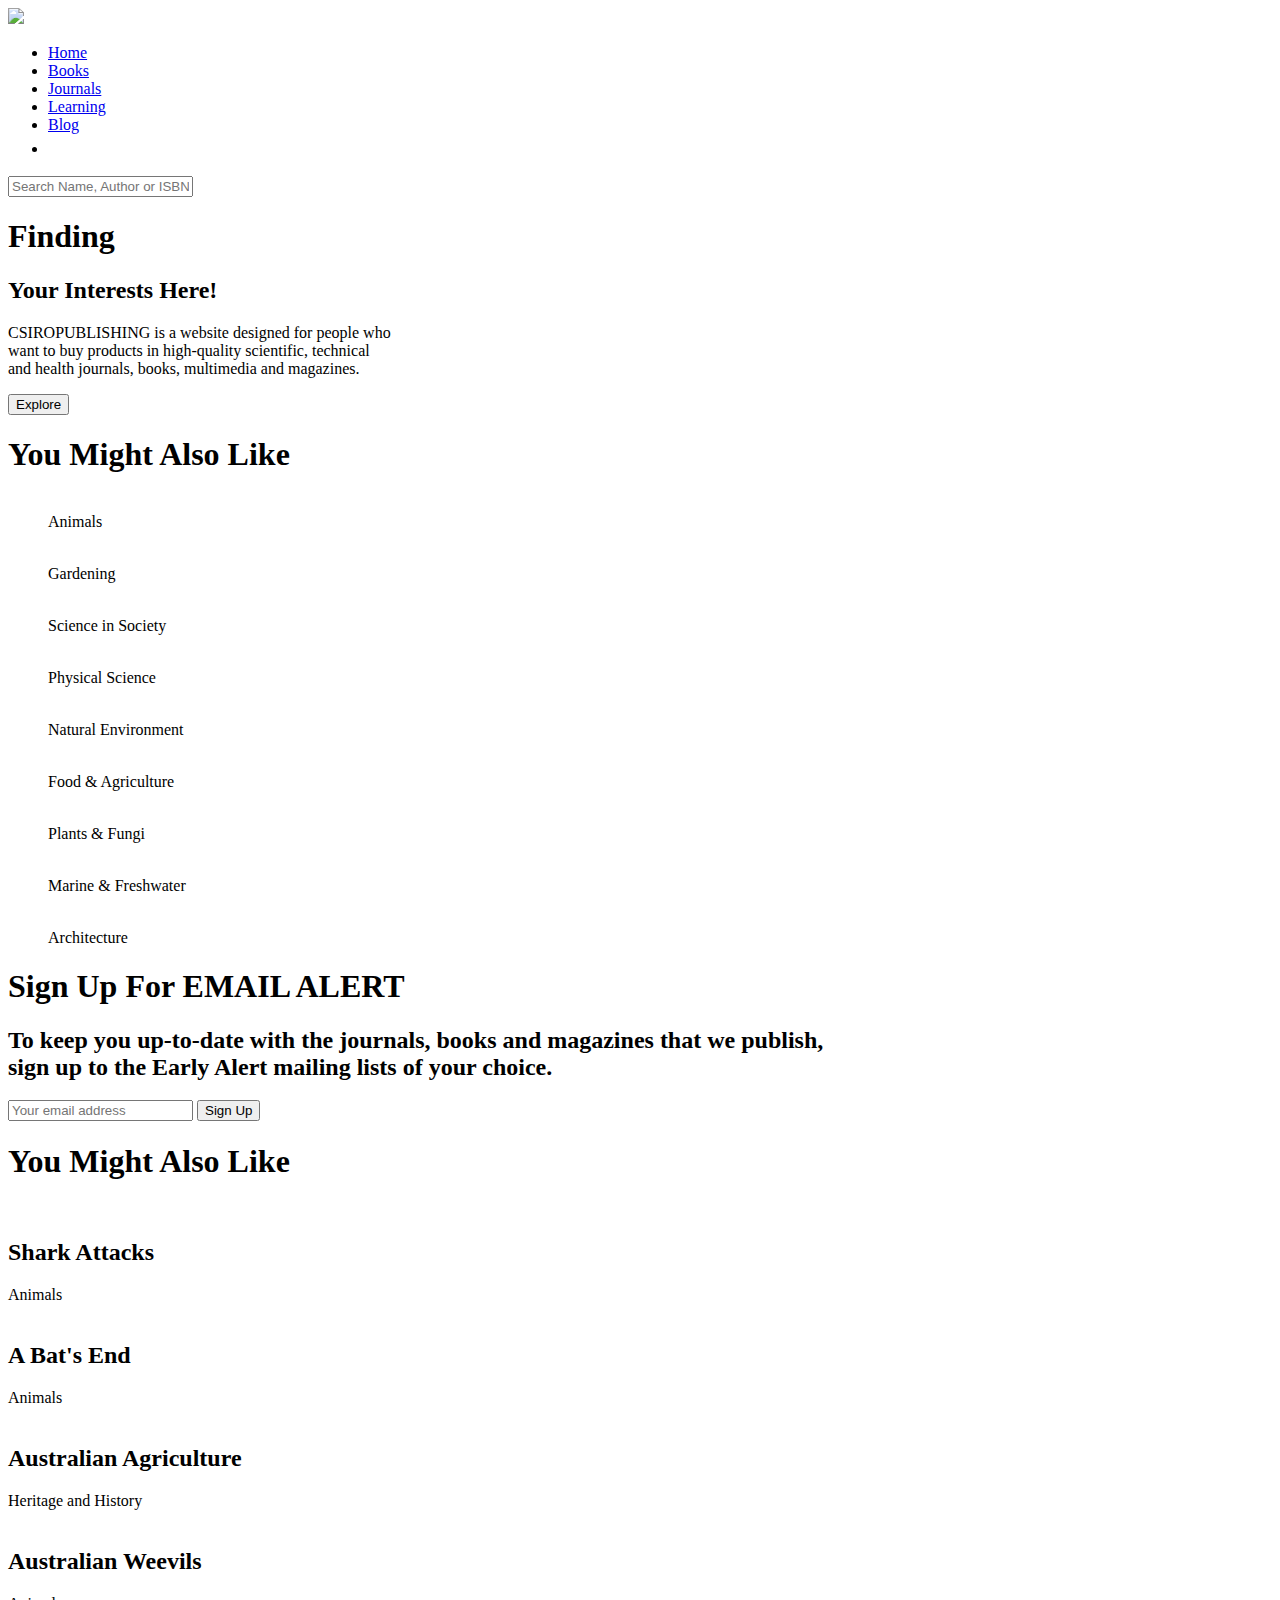
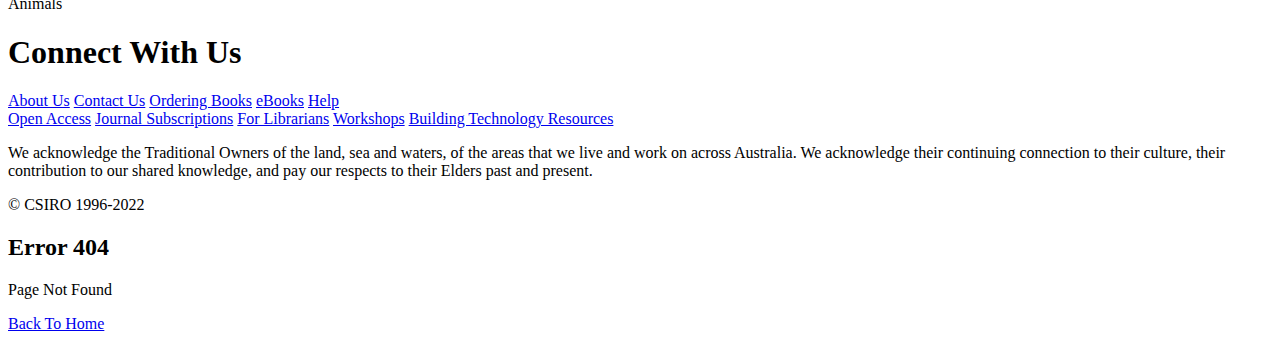
==== index.html @ 5c135e5d "9" ====
<!DOCTYPE html>
<html lang="en">
<head>
    <meta charset="UTF-8">
    <meta http-equiv="X-UA-Compatible" content="IE=edge">
    <meta name="viewport" content="width=device-width, initial-scale=1.0">
    <title>A3 Implementation</title>
    
    <link rel="stylesheet" href="style.css">
    <script src="https://kit.fontawesome.com/1aff2e5f5d.js" crossorigin="anonymous"></script>
    
    
</head>

<body>
    <!--Header & Navbar-->
    <section id="header">
        <a href="index.html"><img src="Img/csiro logo.png" class="logo" id="L"calt=""></a>

        <div>
            <ul id="navbar">
                <li><a class="highlight" href="index.html">Home</a></li>
                <li><a href="Books.html">Books</a></li>
                <li><a href="#popupsos">Journals</a></li>
                <li><a href="#popupsos">Learning</a></li>
                <li><a href="#popupsos">Blog</a></li>
                <li><a id="sidebar-bag" href="cart.html"><i class="fa-solid fa-bag-shopping" style="font-size: 22px;"></i></a></li>
                <a href="#" id="close"><i class="fa-solid fa-xmark"></i></a>
            </ul>
        </div>
            <div class="search-box">
                <input class="search-txt" type="text" placeholder="Search Name, Author or ISBN...">
                <a id="searchbtn" class="search-btn" href="#"><i class="fa-solid fa-magnifying-glass"></i>
                </a>
            </div>
        <div id="mobile">
            <a href="cart.html"><i class="fa-solid fa-bag-shopping"></i></a>
            <i id="bar" class="fa-solid fa-align-right"></i>
        </div>
    </section>

    <!--Hero-->
    <section class="hero">
            <h1>Finding</h1>
            <h2>Your <span>Interests </span> Here!</h2>
            <p>CSIROPUBLISHING is a website designed for people who <br>
                want to buy products in high-quality scientific, technical <br>
                and health journals, books, multimedia and magazines.</p>
            <div onclick="window.location.href='books.html';">
                <button class="btn" type="button">Explore</button>
            </div>
    </section>
    
    <!--Category Grid-->
    <div class="title-cate">
        <h1>You Might Also Like</h1>
    </div>
    <section class="category-1">
        <figure>
            <a href="#"><img src="./Img/Category/Homepage1_animals.jpg" alt="" srcset=""></a>
            <figcaption>Animals</figcaption>
        </figure>
        <figure>
            <a href="#"><img src="./Img/Category/Homepage1_plantssss.jpg" alt="" srcset=""></a>
            <figcaption>Gardening</figcaption>
        </figure>
        <figure>
            <a href="#"><img src="./Img/Category/Homepage1_SCIENCE IN SOCIETY.jpg" alt="" srcset=""></a>
            <figcaption>Science in Society</figcaption>
        </figure>
    </section>

    <section class="category-2">
        <figure>
            <a href="#"><img src="./Img/Category/Homepage1_physical science.png" alt="" srcset=""></a>
            <figcaption>Physical Science</figcaption>
        </figure>
        <figure>
            <a href="#"><img src= "./Img/Category/Homepage1_Natural environment.jpg" alt="" srcset=""></a>
            <figcaption>Natural Environment</figcaption>
        </figure>
        <figure>
            <a href="#"><img src="./Img/Category/Homepage1_food agriculture.png" alt="" srcset=""></a>
            <figcaption>Food & Agriculture</figcaption>
        </figure>
    </section>

    <section class="category-3">
        <figure>
            <a href="#"><img src="./Img/Category/Homepage1_plants.jpg" alt="" srcset=""></a>
            <figcaption>Plants & Fungi</figcaption>
        </figure>
        <figure>
            <a href="#"><img src="./Img/Category/Homepage1_MARINE & FRESHWATER.jpg" alt="" srcset=""></a>
            <figcaption>Marine & Freshwater</figcaption>
        </figure>
        <figure>
            <a href="#"><img src="./Img/Category/Homepage1_architecture.jpg" alt="" srcset=""></a>
            <figcaption>Architecture</figcaption>
        </figure>
    </section>

    <!--EMAIL ALERT-->
    <section id="EMAIL-ALERT">
        <div class="EMAIL-ALERT-text">
            <h1>Sign Up For EMAIL ALERT</h1>
            <h2>To keep you up-to-date with the journals, books and magazines that we publish,
                <br>sign up to the Early Alert mailing lists of your choice.</br>
            </h2>
        </div>
        <div class="form">
            <input type="text" placeholder="Your email address">
            <button class="normal">Sign Up</button>
        </div>
    </section>

    <!--You Might Also Like-->
    <section id="Like">
        <h1>You Might Also Like</h1>
        <div class="pro-container">
            <div class="pro" onclick="window.location.href='subooks_shark.html';">
                <img src="./Img/books_like section/shark.jpg" alt="">
                <div class="des">
                    <h2>Shark Attacks</h2>
                    <span>Animals</span>
                </div>
            </div>
            <div class="pro">
                <img src="./img/books_like section/bat.jpg" alt="">
                <div class="des">
                    <h2>A Bat's End</h2>
                    <span>Animals</span>
                </div>
            </div>
            <div class="pro">
                <img src="./img/books_like section/Australian Agriculture.jpg" alt="">
                <div class="des">
                    <h2>Australian Agriculture</h2>
                    <span>Heritage and History</span>
                </div>
            </div>
            <div class="pro">
                <img src="img/books_like section/Australian Weevils.jpg" alt="">
                <div class="des">
                    <h2>Australian Weevils</h2>
                    <span>Animals</span>
                </div>
            </div>
        </div>
    </section>
    
    <!--Footer-->
    <footer>
        <div class="col">
            <h1>Connect With Us</h1>
            <div class="icon">
                <i class="fa-brands fa-facebook-square" style="font-size:30px"></i>
                <i class="fa-brands fa-twitter" style="font-size:30px"></i>
                <i class="fa-brands fa-instagram" style="font-size:30px"></i>
                <i class="fa-brands fa-linkedin" style="font-size:30px"></i>
            </div>
        </div>

        <div class="col">
            <a href="#">About Us</a>
            <a href="#">Contact Us</a>
            <a href="#">Ordering Books</a>
            <a href="#">eBooks</a>
            <a href="#">Help</a>
        </div>

        <div class="col">
            <a href="#">Open Access</a>
            <a href="#">Journal Subscriptions</a>
            <a href="#">For Librarians</a>
            <a href="#">Workshops</a>
            <a href="#">Building Technology Resources</a>
        </div>

        <div class="copyright">
            <p>We acknowledge the Traditional Owners of the land, sea and waters, of the areas that we live and work on across Australia. We acknowledge their continuing connection to their culture, their contribution to our shared knowledge, and pay our respects to their Elders past and present.</p>
            <P>© CSIRO 1996-2022</P>
        </div>
    </footer>

    <!-- sospage-popup -->
    <div class="pop-overlay-sos" id="popupsos">
        <div class="popup-container-sos">
            <div class="pop-txt-sos">
                <h2>Error 404</h2>
                <p>Page Not Found</p> 
                <a href="index.html" class="btn" id="delete-btn">Back To Home</a>
            </div>
        </div>
    </div>

    <script src="script.js"></script>
</body>
</html>
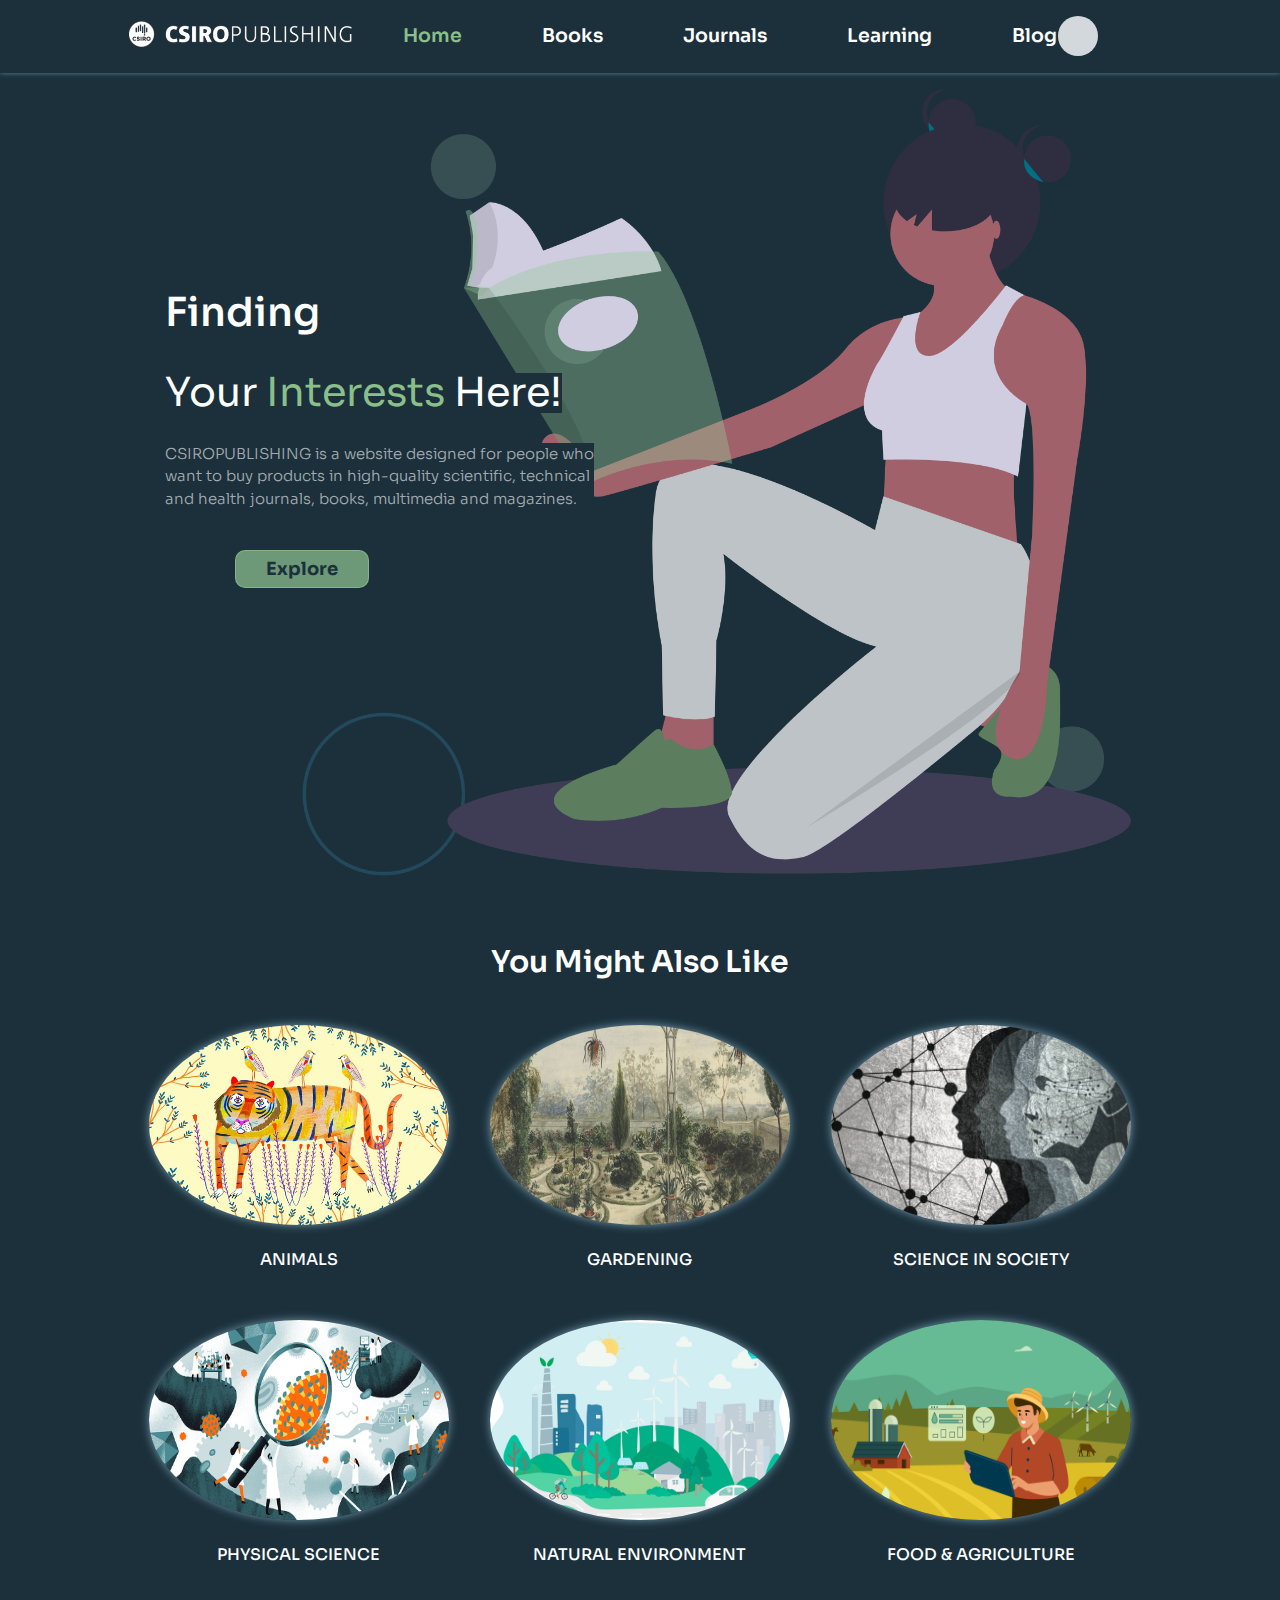
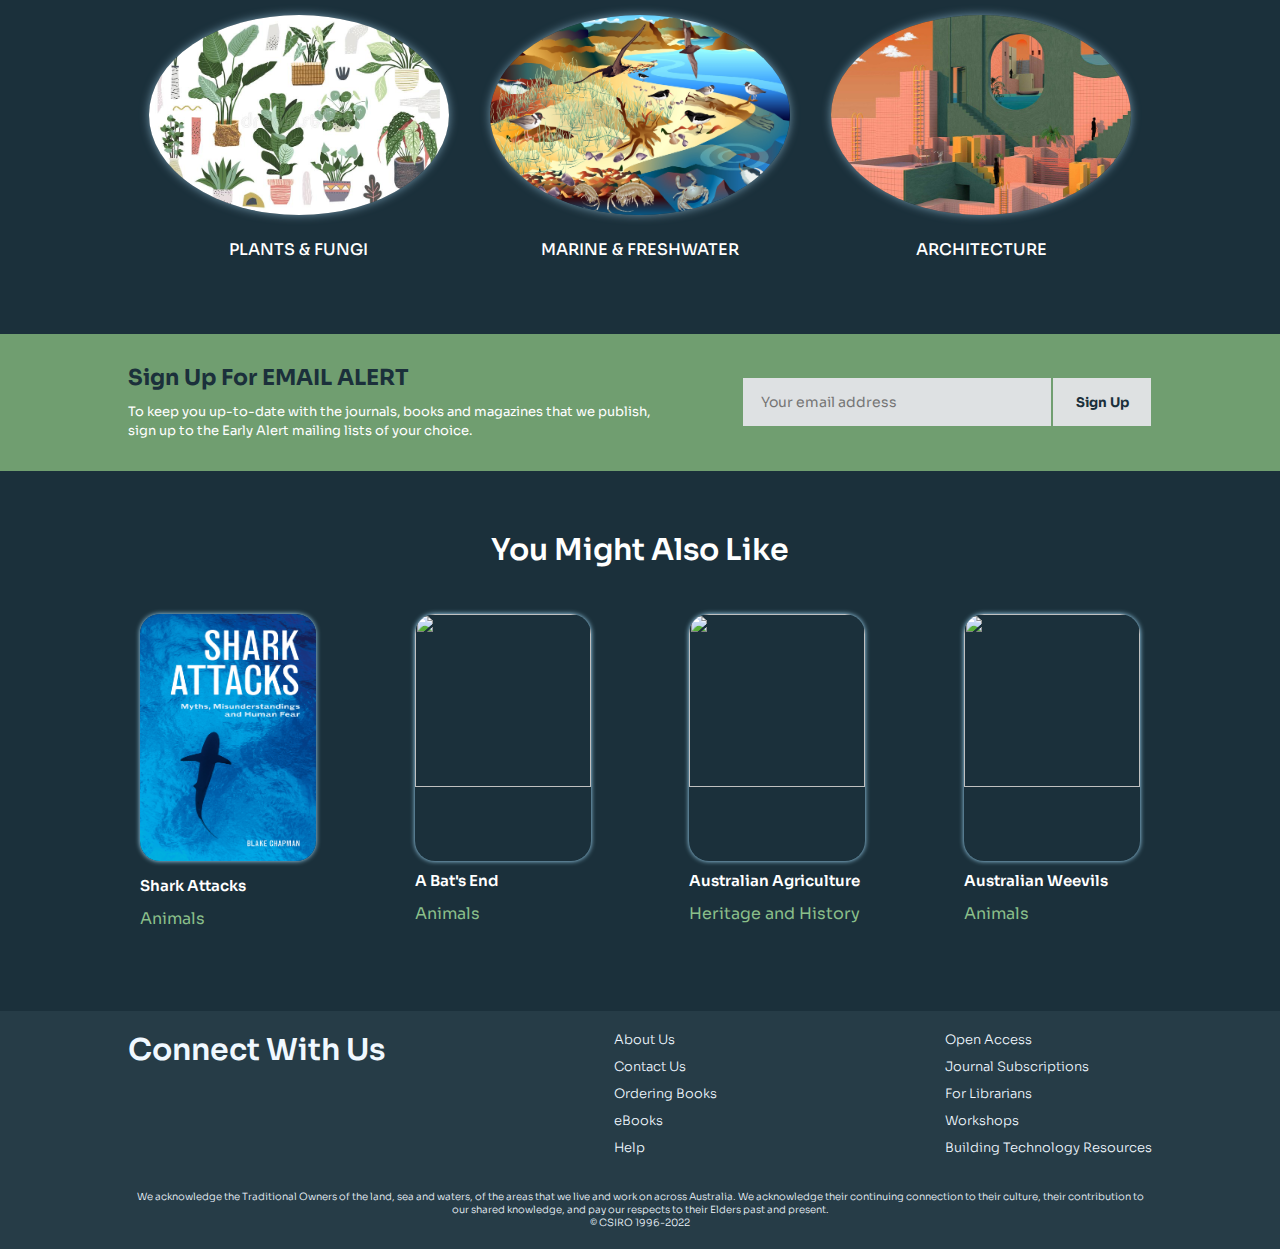
==== commit 7e4babd0: "10" ====
--- a/index.html
+++ b/index.html
@@ -6,7 +6,7 @@
     <meta name="viewport" content="width=device-width, initial-scale=1.0">
     <title>A3 Implementation</title>
     
-    <link rel="stylesheet" href="style.css">
+    <link rel="stylesheet" href="./A3/style.css">
     <script src="https://kit.fontawesome.com/1aff2e5f5d.js" crossorigin="anonymous"></script>
     
     
@@ -15,16 +15,16 @@
 <body>
     <!--Header & Navbar-->
     <section id="header">
-        <a href="index.html"><img src="Img/csiro logo.png" class="logo" id="L"calt=""></a>
+        <a href="index.html"><img src="./A3/Img/csiro logo.png" class="logo" id="L"calt=""></a>
 
         <div>
             <ul id="navbar">
                 <li><a class="highlight" href="index.html">Home</a></li>
-                <li><a href="Books.html">Books</a></li>
+                <li><a href="./A3/books.html">Books</a></li>
                 <li><a href="#popupsos">Journals</a></li>
                 <li><a href="#popupsos">Learning</a></li>
                 <li><a href="#popupsos">Blog</a></li>
-                <li><a id="sidebar-bag" href="cart.html"><i class="fa-solid fa-bag-shopping" style="font-size: 22px;"></i></a></li>
+                <li><a id="sidebar-bag" href="./A3/cart.html"><i class="fa-solid fa-bag-shopping" style="font-size: 22px;"></i></a></li>
                 <a href="#" id="close"><i class="fa-solid fa-xmark"></i></a>
             </ul>
         </div>
@@ -34,7 +34,7 @@
                 </a>
             </div>
         <div id="mobile">
-            <a href="cart.html"><i class="fa-solid fa-bag-shopping"></i></a>
+            <a href="./A3/cart.html"><i class="fa-solid fa-bag-shopping"></i></a>
             <i id="bar" class="fa-solid fa-align-right"></i>
         </div>
     </section>
@@ -46,7 +46,7 @@
             <p>CSIROPUBLISHING is a website designed for people who <br>
                 want to buy products in high-quality scientific, technical <br>
                 and health journals, books, multimedia and magazines.</p>
-            <div onclick="window.location.href='books.html';">
+            <div onclick="window.location.href='./A3/books.html';">
                 <button class="btn" type="button">Explore</button>
             </div>
     </section>
@@ -57,45 +57,45 @@
     </div>
     <section class="category-1">
         <figure>
-            <a href="#"><img src="./Img/Category/Homepage1_animals.jpg" alt="" srcset=""></a>
+            <a href="#"><img src="./A3/Img/Category/Homepage1_animals.jpg" alt="" srcset=""></a>
             <figcaption>Animals</figcaption>
         </figure>
         <figure>
-            <a href="#"><img src="./Img/Category/Homepage1_plantssss.jpg" alt="" srcset=""></a>
+            <a href="#"><img src="./A3/Img/Category/Homepage1_plantssss.jpg" alt="" srcset=""></a>
             <figcaption>Gardening</figcaption>
         </figure>
         <figure>
-            <a href="#"><img src="./Img/Category/Homepage1_SCIENCE IN SOCIETY.jpg" alt="" srcset=""></a>
+            <a href="#"><img src="./A3/Img/Category/Homepage1_SCIENCE IN SOCIETY.jpg" alt="" srcset=""></a>
             <figcaption>Science in Society</figcaption>
         </figure>
     </section>
 
     <section class="category-2">
         <figure>
-            <a href="#"><img src="./Img/Category/Homepage1_physical science.png" alt="" srcset=""></a>
+            <a href="#"><img src="./A3/Img/Category/Homepage1_physical science.png" alt="" srcset=""></a>
             <figcaption>Physical Science</figcaption>
         </figure>
         <figure>
-            <a href="#"><img src= "./Img/Category/Homepage1_Natural environment.jpg" alt="" srcset=""></a>
+            <a href="#"><img src= "./A3/Img/Category/Homepage1_Natural environment.jpg" alt="" srcset=""></a>
             <figcaption>Natural Environment</figcaption>
         </figure>
         <figure>
-            <a href="#"><img src="./Img/Category/Homepage1_food agriculture.png" alt="" srcset=""></a>
+            <a href="#"><img src="./A3/Img/Category/Homepage1_food agriculture.png" alt="" srcset=""></a>
             <figcaption>Food & Agriculture</figcaption>
         </figure>
     </section>
 
     <section class="category-3">
         <figure>
-            <a href="#"><img src="./Img/Category/Homepage1_plants.jpg" alt="" srcset=""></a>
+            <a href="#"><img src="./A3/Img/Category/Homepage1_plants.jpg" alt="" srcset=""></a>
             <figcaption>Plants & Fungi</figcaption>
         </figure>
         <figure>
-            <a href="#"><img src="./Img/Category/Homepage1_MARINE & FRESHWATER.jpg" alt="" srcset=""></a>
+            <a href="#"><img src="./A3/Img/Category/Homepage1_MARINE & FRESHWATER.jpg" alt="" srcset=""></a>
             <figcaption>Marine & Freshwater</figcaption>
         </figure>
         <figure>
-            <a href="#"><img src="./Img/Category/Homepage1_architecture.jpg" alt="" srcset=""></a>
+            <a href="#"><img src="./A3/Img/Category/Homepage1_architecture.jpg" alt="" srcset=""></a>
             <figcaption>Architecture</figcaption>
         </figure>
     </section>
@@ -118,29 +118,29 @@
     <section id="Like">
         <h1>You Might Also Like</h1>
         <div class="pro-container">
-            <div class="pro" onclick="window.location.href='subooks_shark.html';">
-                <img src="./Img/books_like section/shark.jpg" alt="">
+            <div class="pro" onclick="window.location.href='./A3/subooks_shark.html';">
+                <img src="./A3/Img/books_like section/shark.jpg" alt="">
                 <div class="des">
                     <h2>Shark Attacks</h2>
                     <span>Animals</span>
                 </div>
             </div>
             <div class="pro">
-                <img src="./img/books_like section/bat.jpg" alt="">
+                <img src="./A3/img/books_like section/bat.jpg" alt="">
                 <div class="des">
                     <h2>A Bat's End</h2>
                     <span>Animals</span>
                 </div>
             </div>
             <div class="pro">
-                <img src="./img/books_like section/Australian Agriculture.jpg" alt="">
+                <img src="./A3/img/books_like section/Australian Agriculture.jpg" alt="">
                 <div class="des">
                     <h2>Australian Agriculture</h2>
                     <span>Heritage and History</span>
                 </div>
             </div>
             <div class="pro">
-                <img src="img/books_like section/Australian Weevils.jpg" alt="">
+                <img src="./A3/img/books_like section/Australian Weevils.jpg" alt="">
                 <div class="des">
                     <h2>Australian Weevils</h2>
                     <span>Animals</span>
@@ -194,6 +194,6 @@
         </div>
     </div>
 
-    <script src="script.js"></script>
+    <script src="./A3/script.js"></script>
 </body>
 </html>--- a/A3/style.css
+++ b/A3/style.css
@@ -0,0 +1,2364 @@
+@import url('https://fonts.googleapis.com/css2?family=Sora:wght@300;400;600;700&display=swap');
+
+* {
+    margin: 0;
+    padding: 0;
+    box-sizing: border-box;
+    font-family: 'Sora', sans-serif;
+    background-color: #1b303b;
+}
+
+.padding-1 {
+    padding: 40px 80px;
+}
+
+.padding-2 {
+    margin: 40px 0;
+}
+
+h1 {
+    font-weight: 600;
+    font-size: 30px;
+    color: #ffffff;
+}
+
+.body {
+    width: 100%;
+}
+
+.btn {
+    width: auto;
+    padding: 7px 30px;
+    outline: none;
+    border: 1px solid #8abf8ebc;
+    border-radius: 10px;
+    cursor: pointer;
+    color: #1b303b;
+    font-weight: 700;
+    background-color: #8abf8ebc;
+    font-size: 18px;
+    transition: 0.3s ease;
+}
+
+.btn:hover {
+    background-color: #8abf8a;
+}
+
+/* Header */
+.logo {
+    width: 225px;
+    height: auto;
+}
+
+#header {
+    display: flex;
+    align-items: center;
+    padding: 20px 10%;
+    box-shadow: 0 0px 5px #a7e0ff7b;
+    z-index: 999;
+    position: sticky;
+    top: 0;
+    left: 0;
+
+}
+
+#navbar {
+    display: flex;
+    align-items: center;
+    justify-content: center;
+
+}
+
+/*navbar list style*/
+#navbar li {
+    list-style: none;
+    display: inline-block;
+    margin-left: 20px;
+    padding: 0 30px;
+}
+
+#navbar li a {
+    text-decoration: none;
+    font-size: 19px;
+    font-weight: 600;
+    color: #ffffff;
+    transition: 0.3s ease;
+}
+
+#shopping-bag {
+    color: #ffffff;
+    cursor: pointer;
+    font-size: 1.6rem;
+    transition: 0.3s ease;
+}
+
+#navbar li a:hover,
+#shopping-bag:hover,
+#navbar li a.highlight {
+    color: #8abf8a
+}
+
+
+#mobile {
+    display: none;
+    align-items: center;
+}
+
+#close {
+    display: none;
+}
+
+#mobile i {
+    color: #ffffff;
+    font-size: 24px;
+    padding-left: 20px;
+}
+
+/* search-section */
+.search-box * {
+    background-color: unset;
+}
+
+.search-box {
+    position: absolute;
+    transform: translate(-10%, 0%);
+    display: flex;
+    left: 83%;
+    background-color: #355f767e;
+    height: 40px;
+    border-radius: 40px;
+    padding: 9px;
+}
+
+.search-box:hover>.search-txt {
+    width: 240px;
+    padding: 0 6px;
+}
+
+.search-box:hover>.search-btn {
+    background-color: #ffffff66;
+}
+
+.search-txt {
+    border: none;
+    background-color: none;
+    outline: none;
+    float: left;
+    padding: 0;
+    color: #ffffff;
+    font-size: 13px;
+    transition: 0.4s;
+    line-height: 20px;
+    width: 0px;
+}
+
+.search-btn {
+    color: #1b303b;
+    background-color: #ffffffca;
+    border-radius: 50%;
+    display: flex;
+    justify-items: center;
+    align-items: center;
+    float: right;
+    width: 40px;
+    height: 40px;
+    font-size: 22px;
+    padding-left: 8px;
+    text-decoration: none;
+    margin: -9px;
+    font-style: none;
+}
+
+.active {
+    color: #8abf8a;
+}
+
+/* Home Page */
+
+.hero {
+    background-image: url(./Img/reading_gril.png);
+    height: 90vh;
+    width: 100%;
+    background-position: top 30% right 143px;
+    background-size: cover;
+    padding: 180px 165px;
+    margin-bottom: 60px;
+    align-items: flex-start;
+    align-items: left;
+    display: flex;
+    flex-direction: column;
+}
+
+.hero h1 {
+    font-size: 40px;
+    font-weight: 550;
+    color: #ffffff;
+    line-height: 3em;
+}
+
+.hero h2 {
+    font-size: 40px;
+    font-weight: 400;
+    color: #ffffff;
+    line-height: 1em;
+}
+
+span {
+    color: #8abf8a
+}
+
+.hero p {
+    font-size: 15px;
+    font-weight: 300;
+    color: #ffffff9d;
+    line-height: 1.5em;
+    margin: 30px 0;
+}
+
+
+
+/* homepage - category section */
+.title-cate h1 {
+    text-align: center;
+    font-weight: 600;
+    font-size: 30px;
+    color: #ffffff;
+    padding-bottom: 1.5rem;
+}
+
+/* category-1 */
+.category-1 {
+    color: #ffffff;
+    flex-direction: row;
+    display: flex;
+    padding: 20px 10%;
+
+}
+
+.category-1 figure {
+    margin: auto;
+    text-align: center;
+    text-transform: uppercase;
+    width: 300px;
+    line-height: 2.5em;
+    font-weight: 500;
+    transition: 0.3s ease;
+    cursor: pointer;
+}
+
+.category-1 figure img {
+    width: 300px;
+    height: 200px;
+    border-radius: 60%;
+    box-shadow: #7296aa 0 0 10px;
+    transition: 0.3s ease;
+}
+
+.category-1 figure img:hover {
+    box-shadow: #a7e0ff 0 0 15px;
+}
+
+.category-1 figure:hover {
+    color: #a3e1a3;
+    font-weight: 700;
+}
+
+/* category-2 */
+.category-2 {
+    color: #ffffff;
+    flex-direction: row;
+    display: flex;
+    padding: 20px 10%;
+}
+
+.category-2 figure {
+    margin: auto;
+    text-align: center;
+    text-transform: uppercase;
+    width: 300px;
+    line-height: 2.5em;
+    font-weight: 500;
+    transition: 0.3s ease;
+    cursor: pointer;
+}
+
+.category-2 figure img {
+    width: 300px;
+    height: 200px;
+    border-radius: 60%;
+    box-shadow: #7296aa 0 0 10px;
+    transition: 0.3s ease;
+}
+
+.category-2 figure img:hover {
+    box-shadow: #a7e0ff 0 0 15px;
+}
+
+.category-2 figure:hover {
+    color: #a3e1a3;
+    font-weight: 700;
+}
+
+/* category-3 */
+.category-3 {
+    color: #ffffff;
+    flex-direction: row;
+    display: flex;
+    padding: 20px 10%;
+    padding-bottom: 4rem;
+}
+
+.category-3 figure {
+    margin: auto;
+    text-align: center;
+    text-transform: uppercase;
+    width: 300px;
+    line-height: 2.5em;
+    font-weight: 500;
+    transition: 0.3s ease;
+    cursor: pointer;
+}
+
+.category-3 figure img {
+    width: 300px;
+    height: 200px;
+    border-radius: 60%;
+    box-shadow: #7296aa 0 0 10px;
+    transition: 0.3s ease;
+}
+
+.category-3 figure img:hover {
+    box-shadow: #a7e0ff 0 0 15px;
+}
+
+.category-3 figure:hover {
+    color: #a3e1a3;
+    font-weight: 700;
+}
+
+/* EMAIL-ALERT */
+#EMAIL-ALERT {
+    display: flex;
+    justify-content: space-between;
+    flex-wrap: wrap;
+    align-items: center;
+    padding: 30px 10%;
+    background-color: #709e70;
+}
+
+#EMAIL-ALERT h1 {
+    font-size: 22px;
+    font-weight: 700;
+    color: #1b303b;
+    background-color: #709e70;
+    padding-bottom: 0.5em;
+}
+
+#EMAIL-ALERT h2 {
+    font-size: 13px;
+    font-weight: 400;
+    color: #ffffff;
+    background-color: #709e70;
+    line-height: 1.5em;
+}
+
+#EMAIL-ALERT .form {
+    display: flex;
+    width: 40%;
+}
+
+#EMAIL-ALERT input {
+    height: 3.125rem;
+    padding: 0 1.25em;
+    font-size: 14px;
+    width: 100%;
+    background-color: rgba(255, 255, 255, 0.859);
+    border: 1px solid #709e70;
+    outline: none;
+    border-top-right-radius: 0;
+    border-bottom-right-radius: 0;
+}
+
+#EMAIL-ALERT button {
+    background-color: #ffffffda;
+    color: #1b303b;
+    border: 1px solid #709e70;
+    white-space: nowrap;
+    font-weight: 700;
+    width: 33%;
+    border-top-left-radius: 0;
+    border-bottom-left-radius: 0;
+    cursor: pointer;
+}
+
+/* You Might Also Like */
+#Like {
+    padding: 20px 10%;
+}
+#Like * {
+    background-color: unset;
+}
+
+#Like h1 {
+    padding-top: 2.5rem;
+    text-align: center;
+    font-weight: 600;
+    font-size: 30px;
+    color: #ffffff;
+}
+
+#Like .des h2 {
+    color: #ffffff;
+    font-weight: 600;
+    font-size: 15px;
+    margin-top: 10px;
+}
+
+#Like .des span {
+    font-weight: 400;
+    font-size: 16px;
+    line-height: 3rem;
+
+}
+
+/* define the gird of product */
+#Like .pro-container {
+    display: flex;
+    justify-content: space-between;
+    padding-top: 20px;
+    flex-wrap: wrap;
+}
+
+#Like .pro {
+    width: 10%;
+    min-width: 200px;
+    padding: 10px 12px;
+    cursor: pointer;
+    margin: 15px 0;
+    position: relative;
+}
+
+
+#Like .pro img {
+    width: 100%;
+    height: 70%;
+    border-radius: 20px;
+    box-shadow: 0 0 5px #a7e0ff;
+}
+
+#Like .pro img:hover {
+    box-shadow: 0 0 10px #a7e0ff;
+}
+
+
+
+/* footer section */
+footer {
+    display: flex;
+    flex-wrap: wrap;
+    justify-content: space-between;
+    padding: 20px 10%;
+    background-color: #263C47;
+}
+
+footer * {
+    background-color: unset;
+}
+
+footer .col {
+    display: flex;
+    flex-direction: column;
+    align-items: flex-start;
+    margin-bottom: 20px;
+}
+
+footer h1 {
+    font-size: 30px;
+    color: aliceblue;
+    font-weight: 600;
+}
+
+footer .col i {
+    color: aliceblue;
+    cursor: pointer;
+    margin-left: 30px;
+    margin-top: 20px;
+    transition: 0.3s ease;
+}
+
+footer .col i:hover {
+    color: #a3e1a3;
+}
+
+footer .col a {
+    font-size: 13px;
+    color: aliceblue;
+    font-weight: 300;
+    margin: 0 0 8px 0;
+    text-decoration: none;
+    margin-bottom: 10px;
+
+}
+
+footer .copyright {
+    font-size: 10px;
+    color: aliceblue;
+    font-weight: 300;
+    text-align: center;
+    margin-top: 4px;
+}
+
+
+
+
+
+
+
+/* Product List Page*/
+
+/* sidebar */
+
+#sidebar * {
+    background-color: unset;
+}
+#sidebar {
+    padding: 20px 0;
+    position: fixed;
+    left: 9.7rem;
+    width: 190px;
+    height: 50vh;
+}
+
+#sidebar .des h1 {
+    color: #ffffff;
+    font-size: 20px;
+    font-weight: 550;
+    line-height: 3rem;
+    padding: 0.5rem 0;
+}
+
+#sidebar .des ul {
+    padding: 0;
+    list-style: none;
+    text-align: left;
+    display: inline-block;
+
+}
+
+#sidebar .des ul li a {
+    padding: 4px 0;
+    color: rgb(241, 237, 237);
+    font-size: 16px;
+    position: relative;
+    text-decoration: none;
+    transition: 0.3s ease;
+    display: inline-block;
+}
+
+#sidebar .des ul li a:hover {
+    color: #709e70;
+}
+
+
+
+/* title */
+#title .text {
+    padding: 10px 350px;
+}
+
+#title p {
+    color: #BDC3C7;
+    font-size: 15px;
+    font-weight: 400;
+    padding: 1.3rem 0;
+    line-height: 0.5rem;
+}
+
+#title h1 {
+    color: #f3f3f3;
+    font-size: 25px;
+    font-weight: 600;
+}
+
+
+
+/* filter */
+
+#filter .container-filter {
+    position: fixed;
+    right: 9.7rem;
+    display: flex;
+    flex-direction: column;
+}
+
+#filter span {
+    color: #ffffff;
+    font-size: 20px;
+    font-weight: 500;
+}
+
+#filter .container-filter select {
+    padding: 15px 0px 14px 15px;
+    width: 160px;
+    cursor: pointer;
+    border: none;
+    outline: none;
+    color: #ffffff96;
+}
+
+/* mobile - sidebar */
+
+#menubar{
+    display: none;
+}
+
+
+
+/* product list section grid */
+#product {
+    padding: 0px 354px;
+}
+
+.product-container {
+    display: flex;
+    flex-direction: row;
+    flex-wrap: wrap;
+    justify-content: space-between;
+    padding-top: 10px;
+}
+
+#product .pro {
+    width: 23%;
+    min-width: 250px;
+    padding: 10px 12px;
+    border: solid #263C47;
+    background-color: #263C47;
+    box-shadow: 0 0 1px #649bb73f;
+    border-radius: 25px;
+    cursor: pointer;
+    position: relative;
+    margin: 15px 0;
+    transition: 0.2s ease;
+}
+
+#product .pro:hover {
+    box-shadow: 0 0 10px #649bb7;
+}
+
+#product .pro .img-box {
+    width: 70%;
+    height: 200px;
+    margin: 1rem 2rem;
+}
+
+#product .pro img {
+    border-radius: 20px;
+    box-shadow: 0 0 2px #a7e0ff;
+}
+
+#product .pro .des {
+    text-align: start;
+    padding: 5px 0;
+    background-color: #263C47
+}
+
+#product .pro .des h2 {
+    color: #f3f3f3;
+    font-size: 14px;
+    font-weight: 600;
+    background-color: #263C47;
+    padding-bottom: 15px;
+}
+
+#product .pro .des h3 {
+    color: #BDC3C7;
+    font-size: 12px;
+    font-weight: 400;
+    background-color: #263C47;
+    padding-bottom: 15px;
+}
+
+#product .pro .des span {
+    font-size: 15px;
+    font-weight: 600;
+    background-color: #263C47;
+    padding-bottom: 15px;
+}
+
+#product .pro .circle-icon {
+    background: #658E72;
+    width: 40px;
+    height: 40px;
+    border-radius: 50%;
+    line-height: 40px;
+    position: absolute;
+    color: #ffffffeb;
+    bottom: 10px;
+    right: 12px;
+    padding-left: 0.4rem;
+    padding-top: 0.1rem;
+    transition: 0.3s ease;
+}
+
+#product .pro .circle-icon:hover {
+    color: #1b303b;
+    background: #b8ffb8;
+}
+
+
+
+
+/* page number */
+
+#page-number {
+    text-align: center;
+}
+
+#page-number a {
+    text-decoration: none;
+    background-color: #335c717a;
+    border-radius: 50%;
+    color: #ffffff;
+    font-weight: 500;
+    padding: 15px 20px;
+}
+
+#page-number a i {
+    background-color: #335c717a;
+    size: 50px;
+}
+
+
+
+
+
+
+/* product detail page */
+
+#product-detail {
+    padding: 40px 10%;
+    display: flex;
+}
+
+#product-detail .col1 {
+    width: 23%;
+    margin-right: 70px;
+}
+
+#product-detail .img-book {
+    border-radius: 20px;
+    margin-bottom: 45px;
+}
+
+#product-detail span {
+    font-size: 19px;
+    color: #ffffffc8;
+    font-weight: 550;
+}
+
+#product-detail i {
+    color: aliceblue;
+    cursor: pointer;
+    margin-left: 30px;
+    margin-top: 30px;
+    transition: 0.3s ease;
+}
+
+#product-detail i:hover {
+    color: #a3e1a3;
+}
+
+#product-detail .col2 {
+    width: 60%;
+    padding-top: 30px;
+}
+
+#product-detail .col2 span {
+    color: #BDC3C7;
+    font-size: 15px;
+    font-weight: 400;
+    padding: 1.3rem 0;
+}
+
+#product-detail .col2 h1 {
+    font-size: 25px;
+    font-weight: 600;
+    color: #ffffff;
+    padding-top: 20px;
+}
+
+#product-detail .col2 p {
+    line-height: 25px;
+    color: #7296aa;
+    padding-top: 20px;
+}
+
+#product-detail .col2 h2 {
+    color: #BDC3C7;
+    text-decoration: underline;
+    font-size: 18px;
+    font-weight: 400;
+    padding-top: 20px;
+}
+
+#product-detail .col2 h3 {
+    color: #709e70;
+    font-size: 17px;
+    font-weight: 400;
+    padding-top: 20px;
+}
+
+#product-detail .col2 h4 {
+    color: #709e70;
+    font-size: 19px;
+    font-weight: 600;
+    padding-top: 20px;
+    padding-bottom: 30px;
+}
+
+#product-detail .col2 input {
+    width: 50px;
+    height: 47px;
+    font-size: 16px;
+    padding-left: 10px;
+    margin-right: 50px;
+    color: #ffffff95;
+    border: #ffffff95 solid;
+    border-radius: 20%;
+}
+
+#product-detail .col2 input:focus {
+    outline: none;
+}
+
+
+#bookdetail_btn {
+    display: flex;
+    flex-direction: row;
+}
+
+#bookdetail_btn button{
+    margin-left: 37px;
+    margin-top: 0px;
+    text-decoration: none;
+}
+
+
+/* book-details box */
+#book-details {
+    width: 50%;
+    padding-top: 50px;
+    margin-left: 0;
+    display: flex;
+}
+
+#book-details li {
+    list-style: none;
+    display: inline-block;
+    padding-right: 8rem;
+    padding-bottom: 20px;
+}
+
+
+#book-details li a {
+    text-decoration: none;
+    font-size: 18px;
+    color: #ffffffc8;
+    font-weight: 400;
+
+}
+
+#book-details li a:hover {
+    text-decoration: underline;
+    background-color: #263C47;
+    border-radius: 5%;
+
+}
+
+#book-details li a.highlight {
+    color: #8abf8a;
+    text-decoration: underline;
+    border-radius: 5%;
+    padding-bottom: 20px;
+}
+
+#product-detail p.details {
+    background-color: #263C47;
+    padding-bottom: 20px;
+    padding-left: 10px;
+    color: #ffffff;
+    text-align: left;
+    margin-top: -20px;
+    font-size: 14px;
+}
+
+/* cart page */
+
+
+
+#email {
+    font-size: 130px;
+    color: #709e70be;
+    background-color: transparent;
+}
+
+.content {
+    display: flex;
+    flex-direction: column;
+    align-items: center;
+    border-radius: 20px;
+    padding: 20px;
+}
+
+.popup-overlay .btn{
+    margin: 0;
+    margin-top: 50px;
+}
+
+.popup-overlay h1{
+    margin-top: 50px;
+}
+
+.popup-txt .remove-b:hover{
+    color: #709e70;
+}
+
+#cart {
+    overflow-x: auto;
+    padding: 20px 10%;
+}
+
+#cart * {
+    background-color: unset;
+}
+
+#cart h1 {
+    color: #ffffff;
+    font-size: 25px;
+    font-weight: 600;
+}
+
+#cart table {
+    width: 100%;
+    border-collapse: collapse;
+    table-layout: fixed;
+    white-space: nowrap;
+    margin-top: 30px;
+}
+
+#cart table tr td {
+    color: #ffffffea;
+    font-size: 16px;
+    padding-top: 20px;
+}
+
+.remove-b {
+    font-weight: 500;
+    font-size: 24px;
+    color: #ffffff95;
+}
+
+#cart table .text {
+    text-align: left;
+    line-height: 2.5rem;
+}
+
+#cart table h1 {
+    font-weight: 500;
+    font-size: 18px;
+    color: #ffffff;
+}
+
+#cart table h2 {
+    font-weight: 400;
+    font-size: 15px;
+    color: #BDC3C7;
+    text-decoration: underline;
+}
+
+#cart table h3 {
+    font-weight: 400;
+    font-size: 16px;
+    color: #658E72;
+}
+
+#cart table img {
+    width: 85px;
+    height: 120px;
+    border-radius: 20%;
+}
+
+#cart table td:nth-child(1) {
+    width: 60px;
+    text-align: center;
+}
+
+#cart table td:nth-child(2) {
+    width: 120px;
+    text-align: center;
+}
+
+#cart table td:nth-child(3) {
+    width: 200px;
+    text-align: left;
+}
+
+#cart table td:nth-child(4),
+#cart table td:nth-child(5),
+#cart table td:nth-child(6) {
+    width: 100px;
+    text-align: center;
+}
+
+#cart input {
+    width: 50px;
+    height: 47px;
+    font-size: 16px;
+    padding-left: 20px;
+    color: #fffffff6;
+    border: #ffffff95 solid;
+    border-radius: 20%;
+}
+
+/* summary section */
+#summary {
+    display: flex;
+    flex-wrap: wrap;
+    justify-content: space-between;
+    padding: 20px 10%;
+}
+
+#promotion {
+    width: 50%;
+    margin-bottom: 30px;
+}
+
+#promotion h2 {
+    padding-top: 40px;
+    color: #ffffff;
+    font-size: 23px;
+    font-weight: 500;
+    padding-bottom: 20px;
+}
+
+#promotion input {
+    padding: 10px 20px;
+    outline: none;
+    width: 60%;
+    margin-right: 10px;
+    color: #ffffff;
+    background-color: #263C47;
+    border: #263C47 solid;
+    border-radius: 10px;
+}
+
+#promotion button {
+    margin-left: 12px;
+    padding: 8px 44px;
+}
+
+
+#summary h1 {
+    padding-top: 40px;
+    color: #ffffff;
+    font-size: 25px;
+    font-weight: 500;
+}
+
+#summary-table {
+    width: 50%;
+    padding-left: 130px;
+    margin-bottom: 20px;
+}
+
+#summary-table table {
+    border-collapse: collapse;
+    width: 100%;
+}
+
+#summary-table table td {
+    width: 70%;
+    color: #ffffff;
+    font-size: 17px;
+    padding: 20px;
+}
+
+#summary-table button {
+    margin-left: 120px;
+    margin-top: 20px;
+}
+
+/* CHECKOUT PROCESS */
+/* login section */
+
+#login {
+    display: flex;
+    flex-wrap: wrap;
+    justify-content: space-between;
+    flex-direction: row;
+    padding: 20px 10%;
+}
+
+#left-col,
+#right-col {
+    width: 50%;
+}
+
+#login h1 {
+    color: #ffffff;
+    font-size: 25px;
+    font-weight: 600;
+}
+
+#process-box {
+    display: flex;
+}
+
+#process-box li {
+    list-style: none;
+    margin-left: 20px;
+    padding: 0 20px;
+    padding-top: 20px;
+    margin-bottom: 10px;
+}
+
+#process-box a {
+    text-decoration: none;
+    font-size: 15px;
+    font-weight: 400;
+    color: #ffffff95;
+    transition: 0.3s ease;
+}
+
+#process-box a:hover,
+#process-box li a.highlight {
+    color: #8abf8a;
+}
+
+
+#login h2 {
+    padding-top: 20px;
+    color: #ffffff;
+    font-size: 17px;
+    font-weight: 400;
+    padding-bottom: 20px;
+    text-decoration: underline;
+}
+
+#login-table form {
+    width: 100%;
+    display: flex;
+    flex-direction: column;
+    align-items: flex-start;
+}
+
+#login-table p {
+    font-size: 14px;
+    font-weight: 300;
+    color: #ffffffc5;
+}
+
+#login-table input {
+    border: none;
+    background-color: none;
+    outline: none;
+    margin-bottom: 20px;
+    padding: 0 15px;
+    color: #ffffff77;
+    font-size: 13px;
+    line-height: 30px;
+    border: #ffffff77 solid;
+    border-radius: 5px;
+    width: 400px;
+}
+
+#login-table button {
+    margin-left: 100px;
+    margin-top: 20px;
+}
+
+/* right-col */
+/* sumbox-price */
+.checkout-sumbox {
+    width: 100%;
+    margin: 10px 0;
+}
+
+.checkout-sumbox table {
+    border-collapse: collapse;
+    width: 100%;
+}
+
+.checkout-sumbox td {
+    width: 60%;
+    color: #ffffff;
+    font-size: 14px;
+    padding: 5px 5px;
+}
+
+/* item-sum */
+.sum-item-box {
+    padding: 10px 0;
+}
+
+#right-col table td img {
+    width: 110px;
+    height: 150px;
+    border-radius: 20px;
+}
+
+#right-col h4 {
+    color: #ffffff;
+    font-size: 25px;
+    font-weight: 600;
+}
+
+#right-col .text {
+    text-align: left;
+}
+
+#right-col h1 {
+    font-weight: 500;
+    font-size: 17px;
+    color: #ffffff;
+}
+
+#right-col h2 {
+    font-weight: 400;
+    font-size: 14px;
+    color: #BDC3C7;
+    text-decoration: underline;
+}
+
+#right-col h3 {
+    font-weight: 400;
+    font-size: 15px;
+    color: #7baf8c;
+}
+
+#right-col p {
+    font-weight: 500;
+    font-size: 15px;
+    color: #ffffff;
+    padding-top: 20px;
+}
+
+.price {
+    font-weight: 600;
+    font-size: 18px;
+    color: #ffffffd3;
+    padding-top: 135px;
+}
+
+
+/* CHECKOUT PROCESS */
+/* delivery section */
+
+/* radial-design */
+
+.radio {
+    display: inline-flex;
+    align-items: center;
+    cursor: pointer;
+    margin-right: 10px;
+    color: #ffffffe1;
+    font-size: 13px;
+    line-height: 30px;
+    margin-bottom: 20px;
+}
+
+.radio__input {
+    display: none;
+}
+
+.radio__radio {
+    width: 1.15em;
+    height: 1.15em;
+    border: 1.5px solid #a0a0a0;
+    border-radius: 50%;
+    margin-right: 10px;
+    box-sizing: border-box;
+    padding: 2px;
+}
+
+.radio__radio::after {
+    content: "";
+    width: 100%;
+    height: 100%;
+    display: block;
+    background: #a5eba5;
+    border-radius: 50%;
+
+    transform: scale(0);
+    transition: transform 0.15s;
+}
+
+.radio__input:checked + .radio__radio::after {
+    transform: scale(1);
+} 
+
+
+
+
+#two-input-container {
+    width: 100%;
+    display: flex;
+    flex-direction: row;
+    align-items: flex-start;
+}
+
+#two-input-container input,
+#one-input,
+#state,
+#input-section input {
+    border: none;
+    background-color: none;
+    outline: none;
+    margin-bottom: 20px;
+    margin-right: 10px;
+    padding: 0 15px;
+    color: #ffffffe1;
+    font-size: 13px;
+    line-height: 30px;
+    border: #ffffff77 solid;
+    border-radius: 5px;
+    transition: 0.3s ease;
+}
+
+#state option {
+    color: #ffffffe1;
+}
+
+#two-input-container input,
+#state {
+    width: 180px;
+}
+
+#one-input {
+    width: 370px;
+}
+
+#state {
+    height: 33px;
+}
+
+#two-input-container input:hover,
+#one-input:hover #input-section input:hover {
+    border-radius: 10px;
+    border: #ffffff solid;
+}
+
+.btn {
+    margin-left: 70px;
+    margin-top: 10px;
+    text-decoration: none;
+}
+
+/* CHECKOUT PROCESS */
+/* pay section */
+
+
+#shipping-container span,
+#Contact-Details-container span {
+    font-size: 14px;
+    font-weight: 550;
+    line-height: 2rem;
+}
+
+#shipping-container h4,
+#Contact-Details-container h4 {
+    font-size: 13px;
+    font-weight: 300;
+    color: #ffffffd2;
+}
+
+#input-section {
+    display: flex;
+    flex-direction: column;
+}
+
+#input-section label {
+    color: #ffffffbb;
+    font-size: 13px;
+    line-height: 30px;
+}
+
+#input-section input {
+    width: 370px;
+}
+
+.short-input-section {
+    width: 180px;
+}
+
+/* change */
+#changes {
+    display: flex;
+    flex-direction: row;
+    align-items: baseline;
+    padding-top: 10px;
+}
+
+#changes a {
+    font-size: 12px;
+    font-weight: 200;
+    color: #8ABF8E;
+    padding-left: 0.5rem
+}
+
+#pen {
+    color: #8ABF8E;
+    padding-left: 20rem;
+}
+
+/* popup-remove */
+
+.popup-container,
+.popup-container-login,
+.popup-container-sos {
+    position: relative;
+    background-color: #ffffffdc;
+    border-radius: 20px;
+    box-shadow:0 5px 3px 2px #1b303b79;
+    margin: 100px auto;
+    align-items: center;
+    justify-items: center;
+    transition: 0.3s ease-in-out;
+}
+.popup-container {
+    width: 35%;
+    height: 27vh;
+    padding: 20px;
+}
+
+.popup-container-login {
+    width: 35%;
+    height: 45vh;
+    padding: 10px;
+}
+
+.popup-container-sos {
+    width: 25%;
+    height: 20vh;
+    padding: 10px;
+}
+
+.pop-txt-sos {
+    background-color: transparent;
+    display: flex;
+    flex-direction: column;
+    align-items: center;
+    border-radius: 20px;
+    padding: 10px;
+}
+
+
+
+
+.pop-txt-remove,
+.pop-txt-login {
+    background-color: transparent;
+    display: flex;
+    flex-direction: column;
+    align-items: flex-start;
+    border-radius: 20px;
+    padding: 10px;
+}
+
+.pop-txt-sos p{
+    margin-top: 10px;
+}
+
+
+.pop-txt-remove h2,
+.pop-txt-login h2,
+.pop-txt-remove p,
+.pop-txt-login,
+.pop-txt-sos h2,
+.pop-txt-sos p{
+    background-color: transparent;
+    color: #1b303b;
+}
+
+.pop-txt-sos .btn {
+    margin-top: 20px;
+}
+
+.pop-txt-sos .btn:hover{
+    box-shadow: 0 0 5px 3px #263c4784;
+}
+
+.pop-txt-login input{
+    border: none;
+    background-color: transparent;
+    outline: none;
+    margin-bottom: 10px;
+    margin-right: 0;
+    margin-top: 10px;
+    padding: 0 15px;
+    color: #1b303b;
+    font-size: 13px;
+    width: 100%;
+    line-height: 30px;
+    border: #263c476b solid;
+    border-radius: 5px;
+    transition: 0.3s ease;
+}
+
+#small {
+    display: flex;
+    flex-direction: row;
+    background-color: transparent;
+    margin-top: 10px;
+}
+
+#small .radio,
+#small p{
+    background-color: transparent;
+    color: #1b303b;
+    font-size: 13px;
+}
+
+#small p {
+    padding: 6px;
+    padding-left: 228px;
+}
+
+
+.pop-txt-remove p {
+    font-size: 15px;
+    font-weight: 500;
+    line-height: 1.5rem;
+}
+
+#delete-btn, #resume-btn,
+#sign-btn, #resume-btn {
+    background: #1b303b;
+    color: #ffffff;
+    width: 100%;
+    margin-left: 0;
+    display: flex;
+    flex-direction: row-reverse;
+    justify-content: center;
+    font-weight: 500;
+}
+
+#resume-btn {
+    background: #ffffff;
+    color: #1b303b;
+    border: #1b303b solid 1px;
+}
+
+#delete-btn:hover {
+    color: #c9c9c9;
+    border: #1b303b solid 1px;
+}
+
+#resume-btn:hover {
+    box-shadow: 0 5px 5px #263c4739;
+}
+
+.popup-container:hover,
+.popup-container-login:hover{
+    box-shadow: 0 10px 5px 3px#3b677e33;
+}
+
+
+#product-detail .img-book {
+    border-radius: 20px;
+    margin-bottom: 45px;
+    width: 100%;
+    height: 400px;
+}
+
+
+/* popup setting*/
+
+.popup-overlay,
+.pop-overlay-remove,
+.pop-overlay-login,
+.pop-overlay-sos {
+    background-color: unset;
+}
+.popup-overlay,
+.pop-overlay-remove,
+.pop-overlay-login,
+.pop-overlay-sos{
+    position: fixed;
+    top: 20px;
+    bottom: 0;
+    left: 0;
+    right: 0;
+    background: #bcbcbcc5;
+    transition: opacity 500ms;
+    visibility: hidden;
+    opacity: 0;
+}
+
+.popup-overlay:target,
+.pop-overlay-remove:target,
+.pop-overlay-login:target,
+.pop-overlay-sos:target {
+    visibility: visible;
+    opacity: 1;
+  }
+
+
+
+
+.popup-txt {
+    position: relative;
+    width: 60%;
+    height: 56vh;
+    background-color: #263c47dc;
+    border-radius: 20px;
+    box-shadow: #1b303b;
+    margin: 100px auto;
+    padding: 20px;
+    align-items: center;
+    justify-items: center;
+    transition: 0.3s ease-in-out;
+}
+
+.popup-txt .close_popup {
+    position: absolute;
+    background-color: transparent;
+    top: 40px;
+    right: 50px;
+    color: #ffffff;
+    font-size: 30px;
+    transition: 0.3s ease;
+}
+
+.txt {
+    font-size: 16px;
+    opacity: 0.7;
+    margin-top: 50px;
+    color: #ffffff;
+}
+
+.popup-txt .txt{
+    overflow: auto;
+}
+
+#email {
+    font-size: 130px;
+    color: #709e70be;
+    background-color: transparent;
+}
+
+.content {
+    display: flex;
+    flex-direction: column;
+    align-items: center;
+    border-radius: 20px;
+    padding: 20px;
+}
+
+.popup-overlay .btn{
+    margin: 0;
+    margin-top: 50px;
+}
+
+.popup-overlay h1{
+    margin-top: 50px;
+}
+
+.popup-txt .close_popup:hover{
+    color: #709e70;
+}
+
+
+
+#dropbtn {
+    display: none;
+}
+
+
+
+
+
+
+
+
+
+
+
+
+
+
+
+
+
+/* resizing the size fit to phone size */
+
+@media (max-width:477px) {
+
+    /* search-section */
+    .search-box * {
+        background-color: unset;
+    }
+
+    .search-box {
+        display: none;
+        position: absolute;
+        transform: translate(-10%, 0%);
+        display: flex;
+        left: 5%;
+        background-color: #1b303b;
+        height: 40px;
+        border-radius: 40px;
+        padding: 9px;
+    }
+
+    .search-box:hover>.search-txt {
+        width: 240px;
+        padding: 0 6px 0 35px;
+    }
+
+    .search-box:hover>.search-btn {
+        background-color: #ffffff41;
+        margin-left: 100px;
+    }
+
+    .search-txt {
+        border: none;
+        background-color: #1b303b;
+        outline: none;
+        float: left;
+        padding: 0;
+        left: 100px;
+        color: #ffffff;
+        font-size: 13px;
+        transition: 0.4s;
+        line-height: 20px;
+        width: 0px;
+    }
+
+    .search-btn {
+        padding-left: 8px;
+        color: #fbfbfb;
+        display: flex;
+        justify-items: center;
+        align-items: center;
+        margin: -10px;
+    }
+
+    #L .active {
+        right: -300px;
+    }
+
+
+
+
+
+
+
+
+    /* homepage */
+    /* nav-section */
+    .padding-1 {
+        padding: 20px;
+        
+    }
+
+    #header {
+        padding: 10px 99px;
+        position: absolute;
+        position: fixed;
+    }
+
+    #navbar * {
+        background-color: unset;
+    }
+
+    #navbar {
+        display: flex;
+        flex-direction: column;
+        align-items: flex-start;
+        justify-content: flex-start;
+        position: fixed;
+        top: 50px;
+        right: -300px;
+        height: 80vh;
+        width: 250px;
+        background-color: #ffffff9e;
+        border-radius: 30px 0 0 30px;
+        padding: 20px 0 0 0px;
+        transition: 0.3s;
+    }
+
+    .logo {
+        width: 170px;
+        justify-content: center;
+        position: relative;
+    }
+
+    #navbar li {
+        margin: 20px;
+    }
+
+    #navbar li a {
+        color: #1b303b;
+    }
+
+    #navbar li a:hover,
+    #navbar li a.highlight {
+        color: #287628;
+    }
+
+    #close {
+        display: initial;
+        position: absolute;
+        top: 10px;
+        left: 25px;
+        color: #1b303b;
+        font-size: 24px;
+    }
+
+    #sidebar-bag {
+        display: none;
+    }
+
+    #navbar.active {
+        right: -10px;
+    }
+
+    #mobile {
+        display: flex;
+        align-items: center;
+    }
+
+    #mobile i{
+        padding-left: 26px;
+    }
+
+
+
+
+    /* hero section */
+    .hero {
+
+        height: 40vh;
+
+        background-position: top 30% right 0;
+        background-repeat: none;
+        padding: 0 40px;
+        margin-bottom: 40px;
+    }
+
+    .hero * {
+        background-color: unset;
+    }
+
+    .hero p {
+        display: none;
+    }
+
+    .hero h1 {
+        font-size: 25px;
+        padding-top: 120px;
+        line-height: 1.5em;
+    }
+
+    .hero h2 {
+        font-size: 20px;
+        padding-top: 10px;
+    }
+
+    .btn {
+        margin-top: 20px;
+        margin-left: 4px;
+        width: auto;
+        padding: 7px 30px;
+        outline: none;
+        border: 1px solid #8abf8ebc;
+        border-radius: 10px;
+        cursor: pointer;
+        color: #1b303b;
+        font-weight: 700;
+        background-color: #8abf8ebc;
+        font-size: 18px;
+        transition: 0.3s ease;
+    }
+
+    /* email alert */
+    #EMAIL-ALERT .form {
+        width: 100%;
+    }
+
+
+    .category-1 {
+        color: #ffffff;
+        flex-direction: column;
+        display: flex;
+        padding: 0 10%;
+    }
+
+    .category-2 {
+        color: #ffffff;
+        flex-direction: column;
+        display: flex;
+        padding: 0 10%;
+    }
+
+    .category-3 {
+        color: #ffffff;
+        flex-direction: column;
+        display: flex;
+        padding: 0 10%;
+        padding-bottom: 40px;
+    }
+
+    #Like .pro-container {
+        display: flex;
+        justify-content: center;
+        padding-top: 20px;
+        flex-wrap: wrap;
+    }
+
+
+
+
+
+
+    
+    /* BOOKS PAGE */
+
+    #title h1 {
+        margin-top: 25px;
+    }
+
+    #sidebar {
+        display: none;
+    }
+
+    #title .text,
+    #product {
+        padding: 5px 20px;
+    }
+
+    .product-container {
+        display: flex;
+        justify-content: center;
+        flex-wrap: wrap;
+        opacity: 1;
+    }
+
+    #title .text, #product {
+        padding: 28px 30px;
+        margin-top: -46px;
+    }
+
+
+    #filter .container-filter {
+        display: none;
+    }
+
+    /* mobile-sidebar */
+    #mobile_sidebar {
+        padding-left: 218px;
+    }
+
+    #dropbtn{
+        display: block;
+        font-size: 24px;
+        color: #ffffffe0;
+        padding-left: 108px;
+        margin-left: 203px;
+        position: fixed;
+        cursor: pointer;
+        transition: 0.3s;
+    }
+    .menu-bar {
+        display: flex;
+        flex-direction: column;
+        align-items: flex-start;
+        justify-content: flex-start;
+        position: fixed;
+        top: 31px;
+        right: -300px;
+        height: 50vh;
+        width: 250px;
+        margin-top: 88px;
+        background-color: #ffffffe3;
+        border-radius: 10px 0 0 10px;
+        padding: 50px 0 0 6px;
+        transition: 0.3s;
+        z-index: 999;
+        box-shadow: 0px 9px 19px 0px #7296aaa6;
+    }
+
+    #dropbtn:hover{
+        color: #709e70;
+    }
+
+    #menubar{
+        display: block;
+    }
+
+    #menubar.active {
+        right: -10px;
+    }
+
+
+    #closebtn {
+        display: initial;
+        padding-top: 10px;
+        margin-left: 168px;
+        font-size: 24px;
+        font-weight: 600;
+        background-color: transparent;
+        color: #1b303b;
+    }
+
+
+
+    .menu-bar span {
+        background-color: transparent;
+        color: #1b303b;
+        font-size: 15px;
+        font-weight: 700;
+    }
+
+    .menu-bar select {
+        padding: 15px 0px 15px 0px;
+        width: 79%;
+        cursor: pointer;
+        border: none;
+        outline: none;
+        background-color: transparent;
+        color: #1b303b;
+    }
+
+    .menu-bar option{
+        background-color: transparent;
+        color: #1b303b;
+        cursor: pointer;
+        border: none;
+        outline: none;
+    }
+
+
+
+
+
+
+
+
+
+
+
+
+
+
+    /* page number */
+    #page-number {
+        padding-bottom: 48px;
+    }
+
+    .three,
+    .four,
+    .five {
+        display: none;
+    }
+
+
+
+
+
+
+
+
+
+
+
+
+
+    /* single product resizing */
+
+    #product-detail {
+        display: flex;
+        flex-direction: column;
+        padding: 70px 10%;
+    }
+
+    #product-detail .col1 {
+        width: 100%;
+        margin-right: 0;
+    }
+
+    #product-detail .col2 {
+        width: 100%;
+    }
+
+    #product-detail .col2 span {
+        font-size: 12px;
+    }
+
+    #product-detail .col2 input {
+        margin-right: 100px;
+    }
+
+    #product-detail .col2 button {
+        margin-top: 15px;
+        align-self: center;
+    }
+
+    #book-details {
+        width: 100%;
+        flex-direction: row;
+        display: flex;
+    }
+
+    #book-details li {
+        list-style: none;
+        display: inline-block;
+        font-size: -4px;
+        padding-right: 1.3rem;
+        padding-bottom: 20px;
+    }
+
+    #book-details li a {
+        font-size: 14px;
+    }
+
+
+
+
+
+
+
+
+    /* shopping cart */
+
+    #cart {
+        overflow-x: auto;
+        padding: 70px 10%;
+    }
+
+    #summary {
+        flex-direction: column;
+    }
+
+    #promotion {
+        width: 100%;
+        margin-bottom: 0;
+    }
+
+    #promotion button {
+        padding: 7px 20px;
+    }
+
+    #summary-table {
+        width: 100%;
+        padding-left: 0px;
+        margin-bottom: 20px;
+    }
+
+    #summary-table button {
+        margin-left: 40px;
+        margin-top: 20px;
+    }
+
+    #summary-table table td {
+        width: 50%;
+    }
+
+
+
+
+
+
+    /* checkout-login */
+    #left-col,
+    #right-col {
+        width: 100%;
+    }
+
+    #process-box ul {
+        flex-direction: row;
+    }
+
+    #process-box li {
+        margin-left: 0px;
+        padding: 0 20px;
+        padding-top: 20px;
+    }
+
+
+
+    #login-table input {
+        width: 289px;
+    }
+
+    #login-table button {
+        margin-left: 50px;
+        margin-top: 10px;
+    }
+
+    #right-col {
+        padding-top: 40px;
+    }
+
+    /* right-col */
+    #right-col .text {
+        width: auto;
+
+    }
+
+    .sum-item-box {
+        padding: 10px 0;
+    }
+
+    #right-col table td img {
+        width: 110px;
+        height: 150px;
+        border-radius: 20px;
+    }
+
+    #right-col h4 {
+        color: #ffffff;
+        font-size: 25px;
+        font-weight: 600;
+    }
+
+    #right-col h1 {
+        font-weight: 500;
+        font-size: 14px;
+        color: #ffffff;
+        padding-left: 13px;
+    }
+
+    #right-col h2 {
+        display: none;
+    }
+
+    #right-col h3 {
+        display: none;
+    }
+
+    #right-col p {
+        font-weight: 500;
+        font-size: 13px;
+        color: #ffffff;
+        padding-top: 64px;
+        padding-left: 13px;
+    }
+
+    .price {
+        font-weight: 500;
+        font-size: 14px;
+        color: #ffffffd3;
+        padding-top: 102px;
+    }
+
+    #Like h1 {
+        padding-top: 0.5rem;
+    }
+
+
+
+
+    #one-input {
+        width: 321px;
+    }
+
+    #two-input-container input, #state {
+        width: 155px;
+    }
+
+    #pen {
+        color: #8ABF8E;
+        padding-left: 11rem;
+        margin-right: 14px;
+    }
+
+    #changes {
+        padding-top: 10px;
+        padding-left: -20px;
+    }
+
+    #input-section input {
+        width: 321px;
+    }
+
+    .radio {
+        font-size: 11px;
+    }
+
+    #login,
+    #product-detail {
+        padding: 70px 10%;
+    }
+
+    #login .btn{
+        margin-left: 50px;
+    }
+
+    .popup-txt {
+        width: 70%;
+    }
+
+    #email {
+        font-size: 90px;
+    }
+
+    #login h1 {
+        font-size: 17px;
+    }
+
+    .txt {
+        display: none;
+    }
+    #login .btn {
+        margin-left: 0px;
+    }
+    .popup-overlay .btn {
+        margin: 0;
+        margin-top: 30px;
+    }
+    .popup-txt {
+        height: 35vh;
+    }
+
+    .popup-container,
+    .popup-container-login,
+    .popup-container-sos {
+        width: 79%;
+    }
+
+    .pop-txt-login h2{
+        font-size: 18px;
+    }
+
+    #small {
+        flex-direction: column;
+    }
+
+    #small p {
+        margin: 0;
+        padding: 0;
+    }
+
+    #product-detail .img-book {
+        border-radius: 20px;
+        margin-bottom: 45px;
+        width: 100%;
+        height: 410px;
+    }
+
+    #bookdetail_btn {
+        display: flex;
+        flex-direction: column;
+    }
+
+    #bookdetail_btn button{
+        margin-left: 0;
+    }
+
+
+}
+
+
+
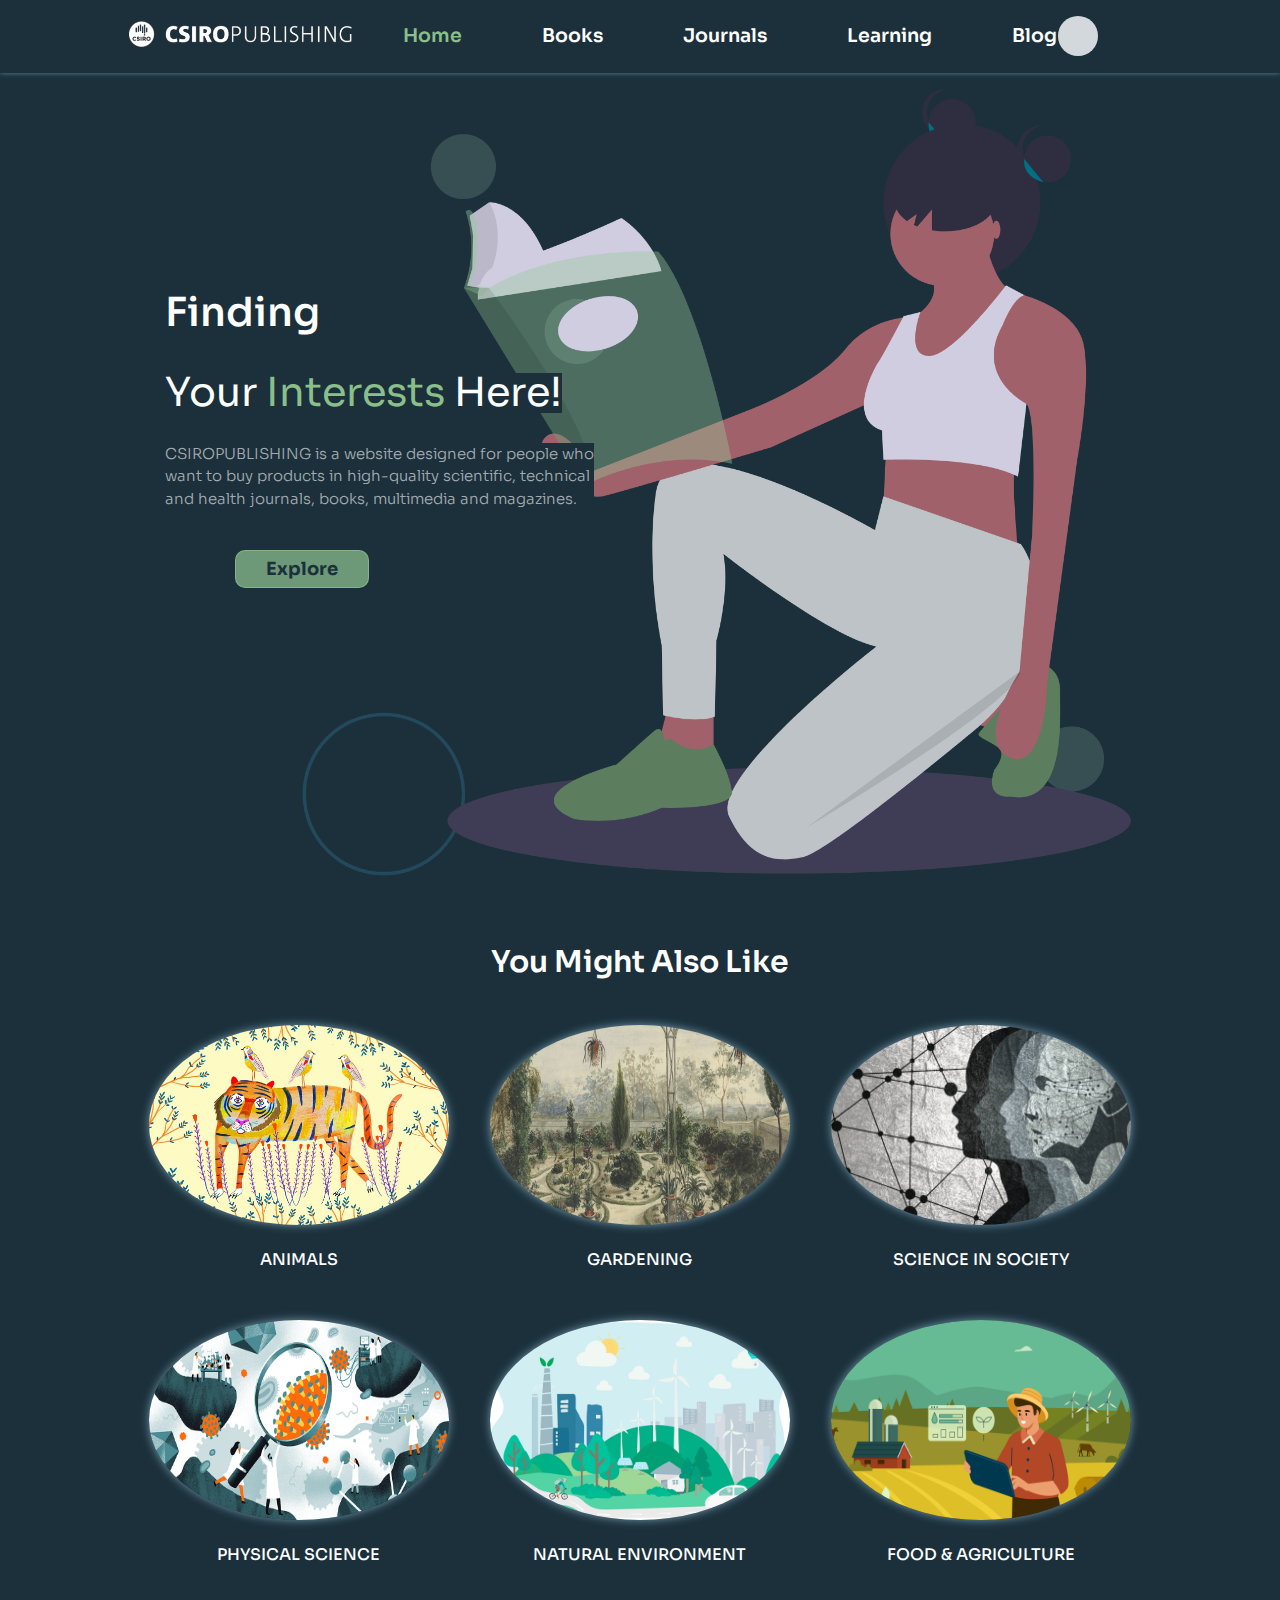
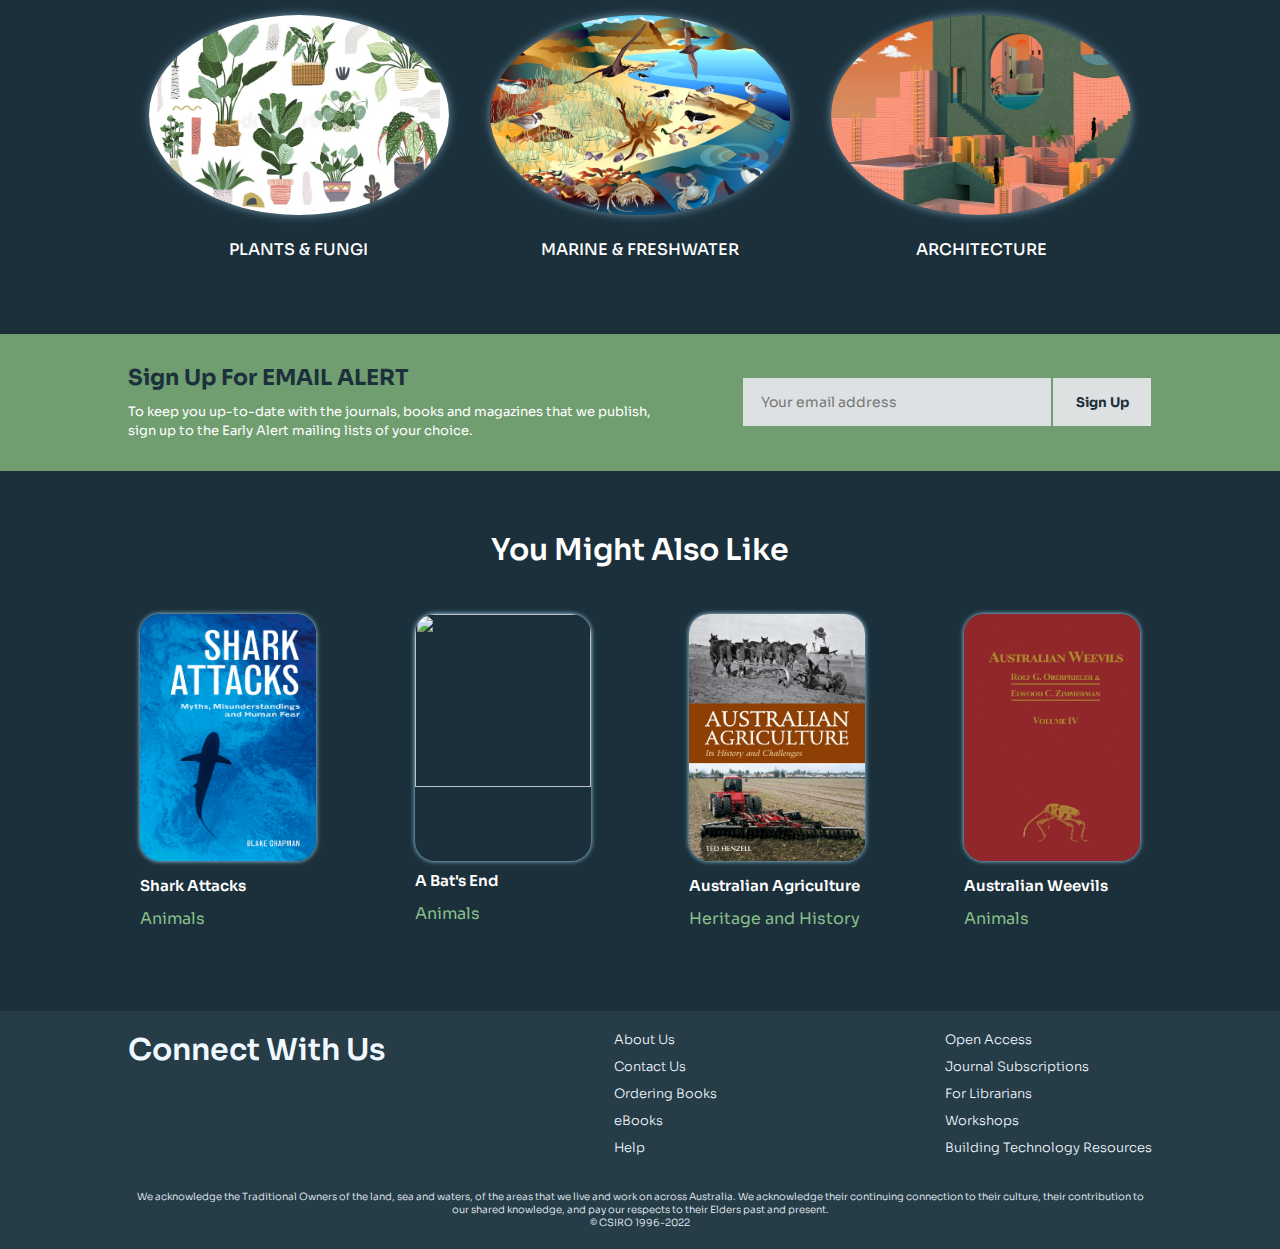
==== commit 8086b27d: "11" ====
--- a/index.html
+++ b/index.html
@@ -126,21 +126,21 @@
                 </div>
             </div>
             <div class="pro">
-                <img src="./A3/img/books_like section/bat.jpg" alt="">
+                <img src="./A3/Img/books_like section/bat.jpg" alt="">
                 <div class="des">
                     <h2>A Bat's End</h2>
                     <span>Animals</span>
                 </div>
             </div>
             <div class="pro">
-                <img src="./A3/img/books_like section/Australian Agriculture.jpg" alt="">
+                <img src="./A3/Img/books_like section/Australian Agriculture.jpg" alt="">
                 <div class="des">
                     <h2>Australian Agriculture</h2>
                     <span>Heritage and History</span>
                 </div>
             </div>
             <div class="pro">
-                <img src="./A3/img/books_like section/Australian Weevils.jpg" alt="">
+                <img src="./A3/Img/books_like section/Australian Weevils.jpg" alt="">
                 <div class="des">
                     <h2>Australian Weevils</h2>
                     <span>Animals</span>
